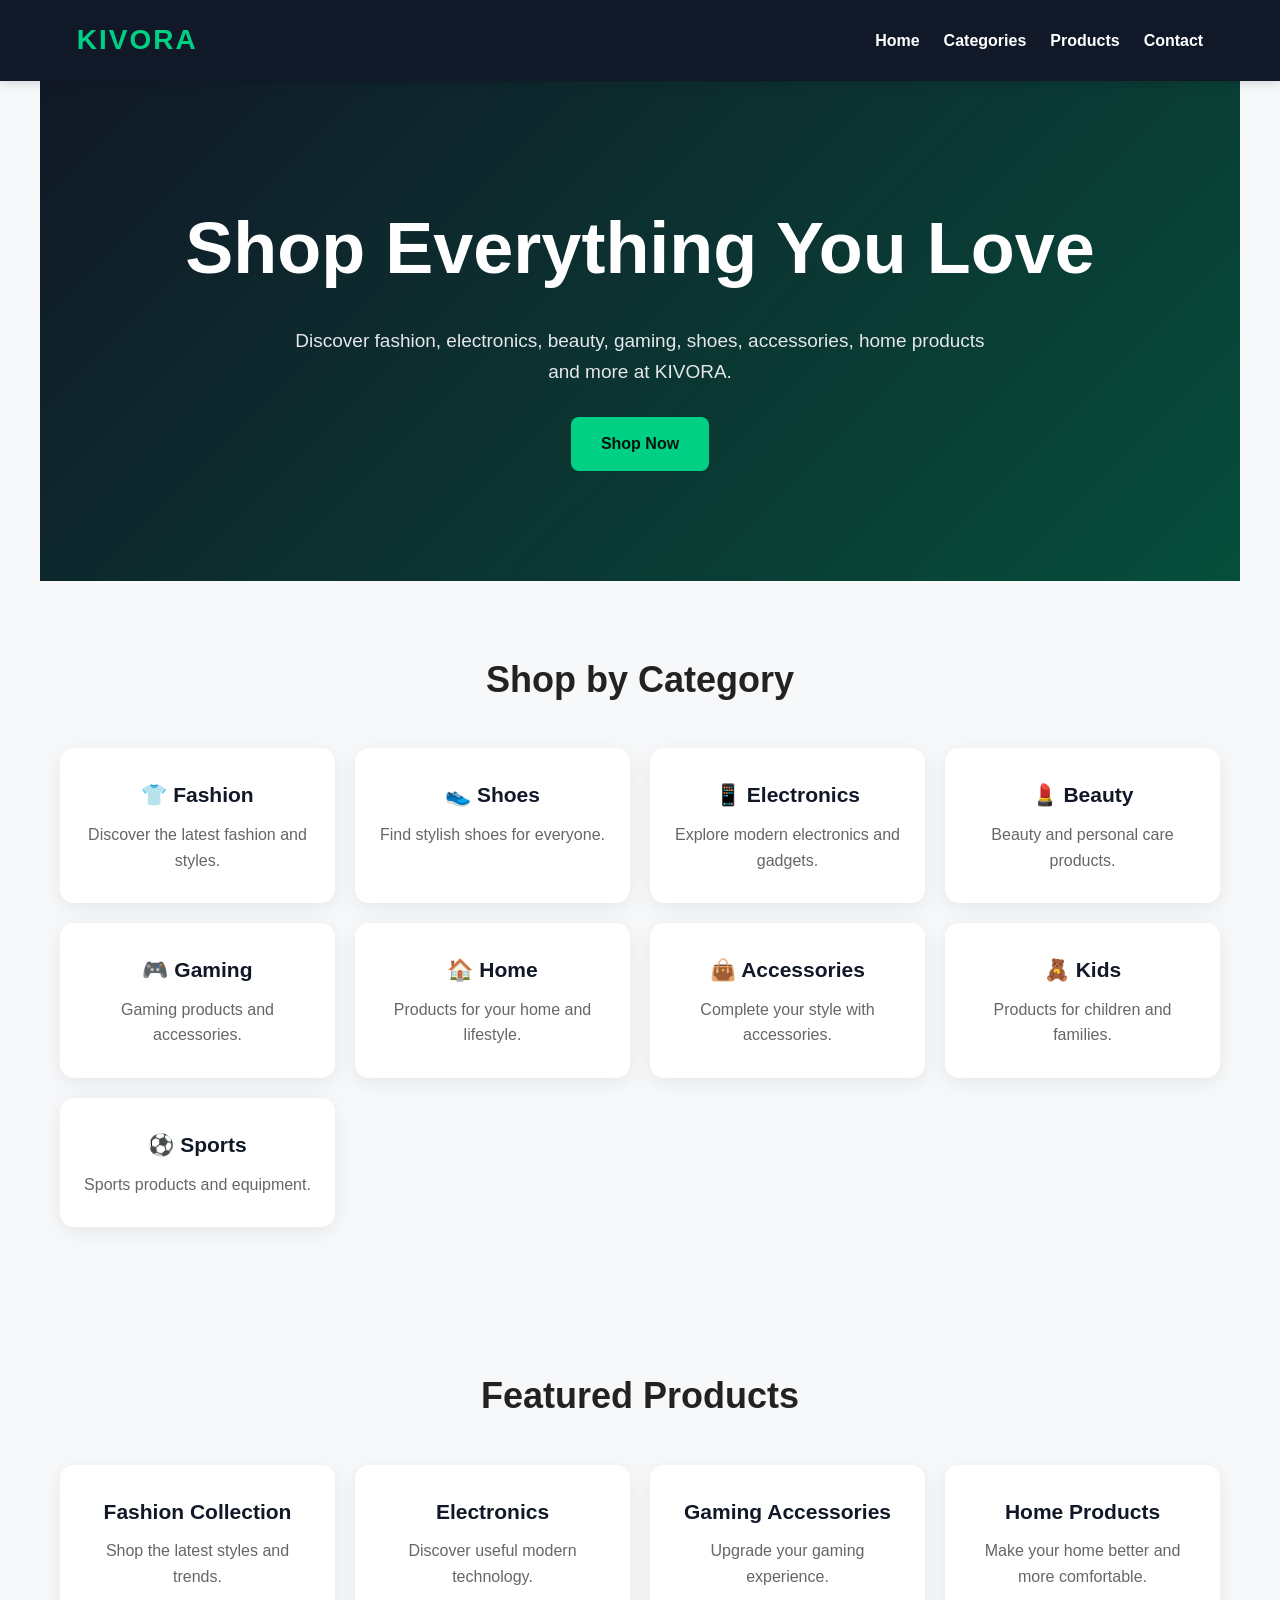
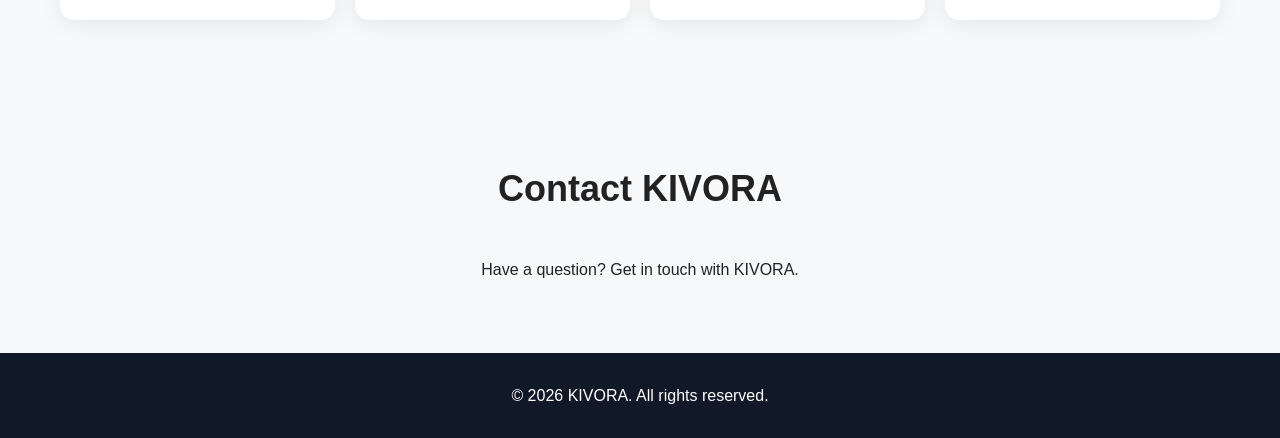
==== index.html @ 8779b678 "Update index.html Signed-off-by: Mucyo Emmy <mucyoemmy539@gmail.com>" ====
<!DOCTYPE html>
<html lang="en">
<head>
  <meta charset="UTF-8">
  <meta name="viewport" content="width=device-width, initial-scale=1.0">

  <title>KIVORA | Shop Everything You Love</title>

  <meta name="description" content="KIVORA - Shop fashion, electronics, beauty, gaming, home products, shoes, accessories and more online.">
  <meta name="keywords" content="KIVORA, online shopping, fashion, electronics, beauty, gaming, shoes, accessories, home products">
  <meta name="author" content="KIVORA">
  <meta name="robots" content="index, follow">

  <!-- Google Search Console Verification -->
  <meta name="google-site-verification" content="qu4dhTgTLOxs8s0scye02GI_Qc1x_OLQEUIVlpxHnRQ">

  <link rel="canonical" href="https://mucyoemmy539-cpu.github.io/kivora/">

  <meta property="og:title" content="KIVORA | Shop Everything You Love">
  <meta property="og:description" content="Shop fashion, electronics, beauty, gaming, home products, shoes, accessories and more on KIVORA.">
  <meta property="og:type" content="website">
  <meta property="og:url" content="https://mucyoemmy539-cpu.github.io/kivora/">

  <style>
    * {
      margin: 0;
      padding: 0;
      box-sizing: border-box;
    }

    html {
      scroll-behavior: smooth;
    }

    body {
      font-family: Arial, Helvetica, sans-serif;
      background: #f7f8fa;
      color: #222;
      line-height: 1.6;
    }

    .header {
      position: sticky;
      top: 0;
      z-index: 1000;
      background: #111827;
      color: white;
      display: flex;
      justify-content: space-between;
      align-items: center;
      padding: 18px 6%;
      box-shadow: 0 2px 10px rgba(0,0,0,.15);
    }

    .logo {
      font-size: 28px;
      font-weight: 800;
      letter-spacing: 2px;
      color: #00d084;
    }

    .nav {
      display: flex;
      gap: 24px;
    }

    .nav a {
      color: white;
      text-decoration: none;
      font-weight: 600;
    }

    .nav a:hover {
      color: #00d084;
    }

    .hero {
      min-height: 500px;
      display: flex;
      flex-direction: column;
      justify-content: center;
      align-items: center;
      text-align: center;
      padding: 70px 20px;
      background: linear-gradient(135deg, #111827, #064e3b);
      color: white;
    }

    .hero h1 {
      font-size: clamp(38px, 7vw, 72px);
      margin-bottom: 20px;
    }

    .hero p {
      max-width: 700px;
      font-size: 19px;
      margin-bottom: 30px;
      color: #e5e7eb;
    }

    .btn {
      display: inline-block;
      background: #00d084;
      color: #07130d;
      padding: 14px 30px;
      border-radius: 8px;
      text-decoration: none;
      font-weight: 800;
      transition: .2s;
    }

    .btn:hover {
      background: #00b874;
      transform: translateY(-2px);
    }

    section {
      max-width: 1200px;
      margin: auto;
      padding: 70px 20px;
    }

    section h2 {
      text-align: center;
      font-size: 36px;
      margin-bottom: 40px;
    }

    .categories,
    .products {
      display: grid;
      grid-template-columns: repeat(auto-fit, minmax(220px, 1fr));
      gap: 20px;
    }

    .category,
    .product {
      background: white;
      border-radius: 14px;
      padding: 30px 20px;
      text-align: center;
      box-shadow: 0 5px 20px rgba(0,0,0,.07);
      transition: .2s;
    }

    .category:hover,
    .product:hover {
      transform: translateY(-5px);
      box-shadow: 0 10px 25px rgba(0,0,0,.12);
    }

    .category h3,
    .product h3 {
      color: #111827;
      margin-bottom: 10px;
      font-size: 21px;
    }

    .category p,
    .product p {
      color: #666;
    }

    #contact {
      text-align: center;
    }

    footer {
      background: #111827;
      color: white;
      text-align: center;
      padding: 30px 20px;
    }

    @media (max-width: 700px) {
      .header {
        flex-direction: column;
        gap: 15px;
      }

      .nav {
        gap: 12px;
        flex-wrap: wrap;
        justify-content: center;
      }

      .hero {
        min-height: 450px;
      }

      section {
        padding: 50px 15px;
      }
    }
  </style>
</head>

<body>

  <header class="header">
    <div class="logo">KIVORA</div>

    <nav class="nav">
      <a href="#home">Home</a>
      <a href="#categories">Categories</a>
      <a href="#products">Products</a>
      <a href="#contact">Contact</a>
    </nav>
  </header>

  <main>

    <section id="home" class="hero">
      <h1>Shop Everything You Love</h1>

      <p>
        Discover fashion, electronics, beauty, gaming, shoes,
        accessories, home products and more at KIVORA.
      </p>

      <a href="#products" class="btn">Shop Now</a>
    </section>

    <section id="categories">
      <h2>Shop by Category</h2>

      <div class="categories">

        <div class="category">
          <h3>👕 Fashion</h3>
          <p>Discover the latest fashion and styles.</p>
        </div>

        <div class="category">
          <h3>👟 Shoes</h3>
          <p>Find stylish shoes for everyone.</p>
        </div>

        <div class="category">
          <h3>📱 Electronics</h3>
          <p>Explore modern electronics and gadgets.</p>
        </div>

        <div class="category">
          <h3>💄 Beauty</h3>
          <p>Beauty and personal care products.</p>
        </div>

        <div class="category">
          <h3>🎮 Gaming</h3>
          <p>Gaming products and accessories.</p>
        </div>

        <div class="category">
          <h3>🏠 Home</h3>
          <p>Products for your home and lifestyle.</p>
        </div>

        <div class="category">
          <h3>👜 Accessories</h3>
          <p>Complete your style with accessories.</p>
        </div>

        <div class="category">
          <h3>🧸 Kids</h3>
          <p>Products for children and families.</p>
        </div>

        <div class="category">
          <h3>⚽ Sports</h3>
          <p>Sports products and equipment.</p>
        </div>

      </div>
    </section>

    <section id="products">
      <h2>Featured Products</h2>

      <div class="products">

        <div class="product">
          <h3>Fashion Collection</h3>
          <p>Shop the latest styles and trends.</p>
        </div>

        <div class="product">
          <h3>Electronics</h3>
          <p>Discover useful modern technology.</p>
        </div>

        <div class="product">
          <h3>Gaming Accessories</h3>
          <p>Upgrade your gaming experience.</p>
        </div>

        <div class="product">
          <h3>Home Products</h3>
          <p>Make your home better and more comfortable.</p>
        </div>

      </div>
    </section>

    <section id="contact">
      <h2>Contact KIVORA</h2>

      <p>
        Have a question? Get in touch with KIVORA.
      </p>
    </section>

  </main>

  <footer>
    <p>&copy; 2026 KIVORA. All rights reserved.</p>
  </footer>

</body>
</html>
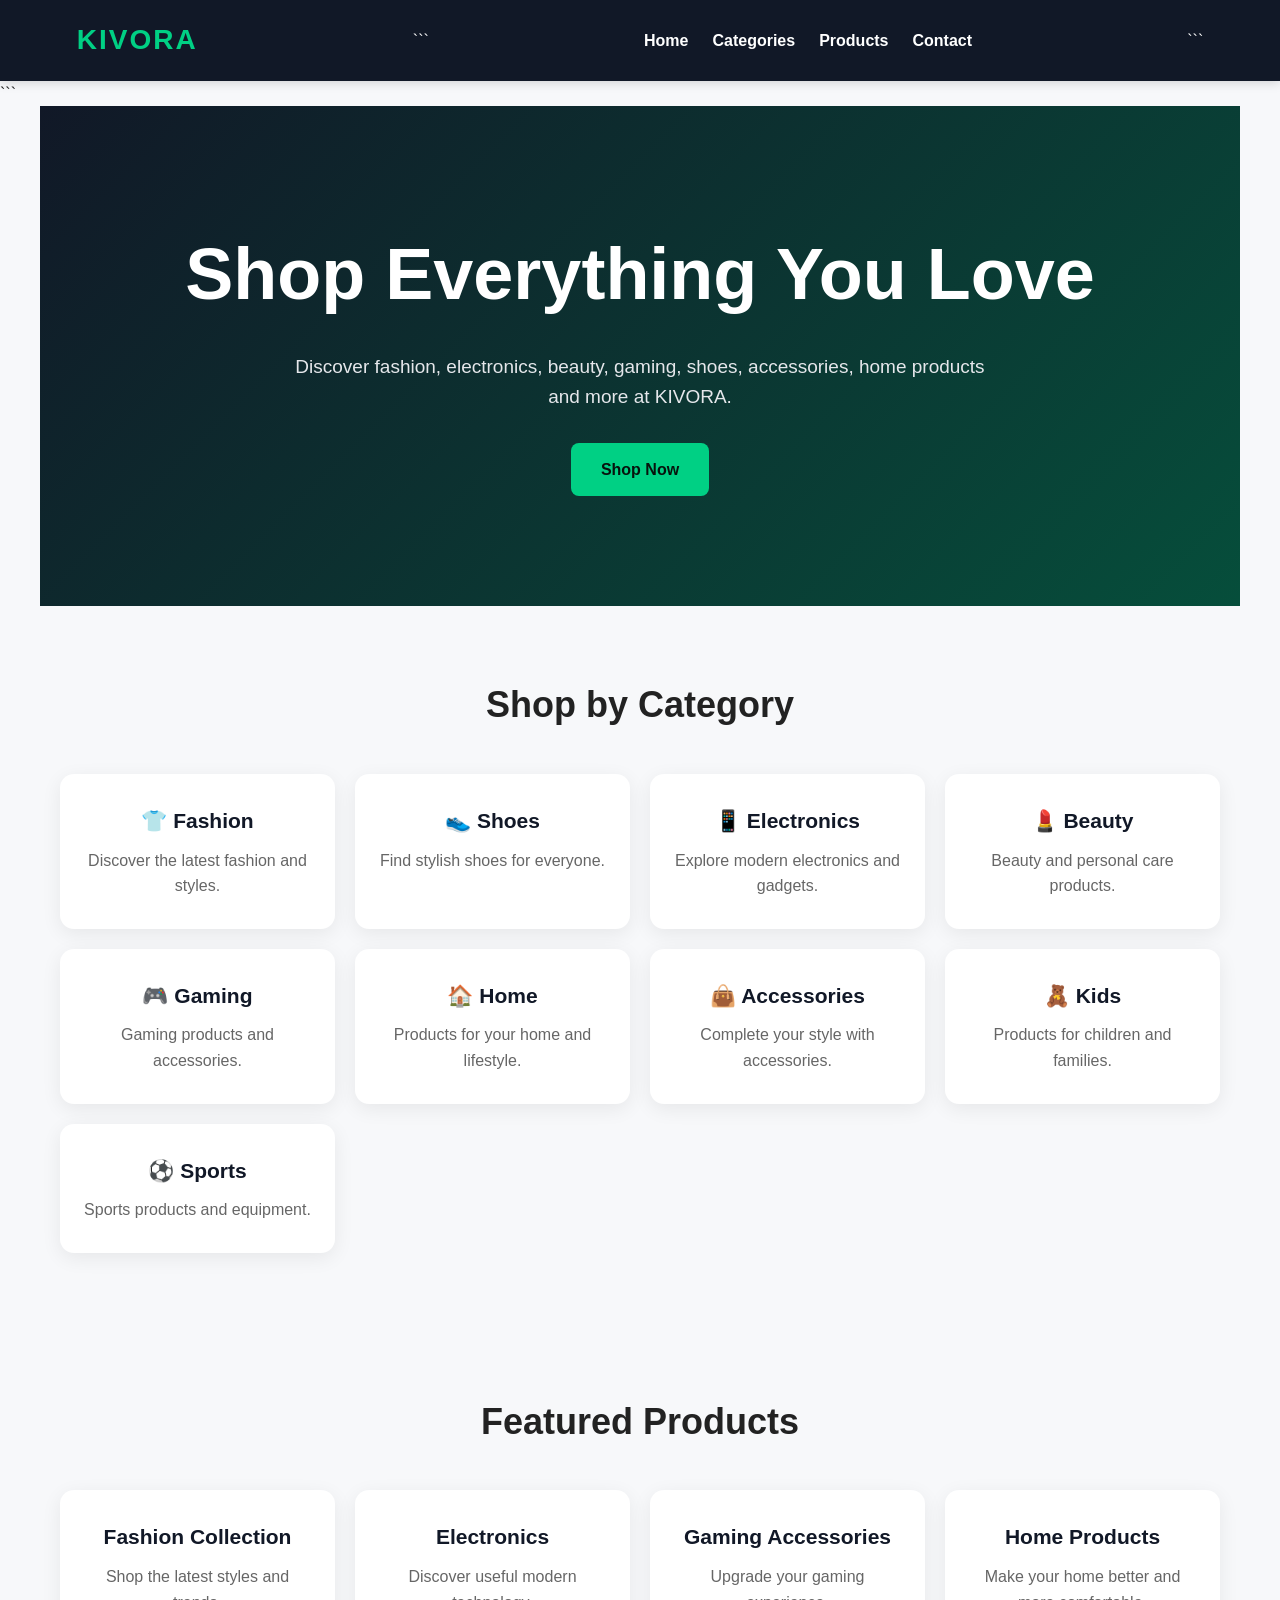
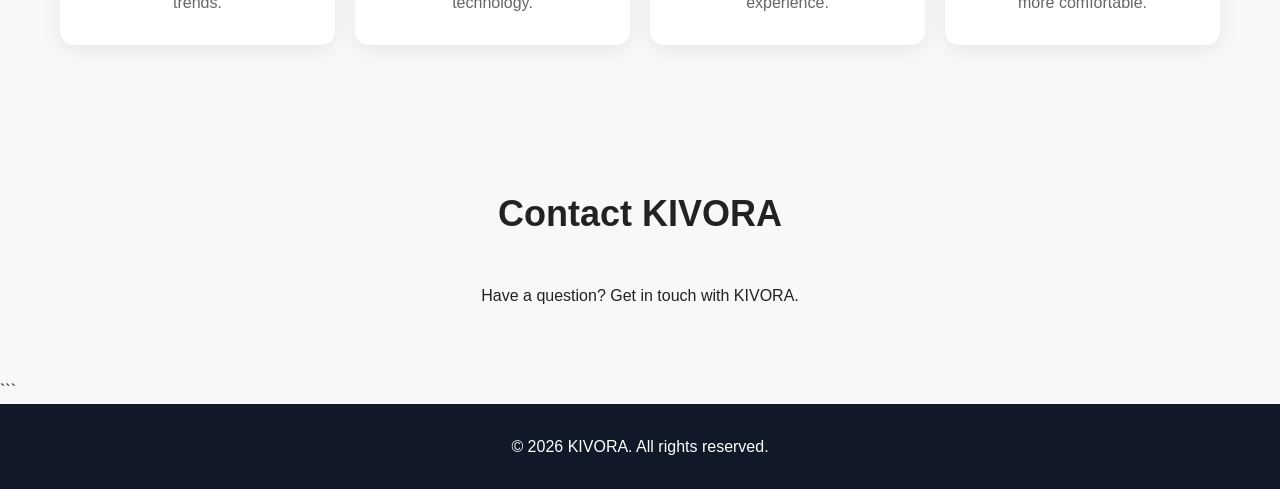
==== commit 1a035b0d: "Update index.html Signed-off-by: mreb6832-cpu <mreb6832@gmail.com>" ====
--- a/index.html
+++ b/index.html
@@ -1,4 +1,5 @@
  <!DOCTYPE html>
+
 <html lang="en">
 <head>
   <meta charset="UTF-8">
@@ -12,7 +13,8 @@
   <meta name="robots" content="index, follow">
 
   <!-- Google Search Console Verification -->
-  <meta name="google-site-verification" content="qu4dhTgTLOxs8s0scye02GI_Qc1x_OLQEUIVlpxHnRQ">
+
+  <meta name="google-site-verification" content="qtlBXQYM02tuGFaBb_6jZzw5BRNYqLHgrcIEKfk-Zys">
 
   <link rel="canonical" href="https://mucyoemmy539-cpu.github.io/kivora/">
 
@@ -193,6 +195,7 @@
       }
     }
   </style>
+
 </head>
 
 <body>
@@ -200,115 +203,120 @@
   <header class="header">
     <div class="logo">KIVORA</div>
 
-    <nav class="nav">
-      <a href="#home">Home</a>
-      <a href="#categories">Categories</a>
-      <a href="#products">Products</a>
-      <a href="#contact">Contact</a>
-    </nav>
+```
+<nav class="nav">
+  <a href="#home">Home</a>
+  <a href="#categories">Categories</a>
+  <a href="#products">Products</a>
+  <a href="#contact">Contact</a>
+</nav>
+```
+
   </header>
 
   <main>
 
-    <section id="home" class="hero">
-      <h1>Shop Everything You Love</h1>
-
-      <p>
-        Discover fashion, electronics, beauty, gaming, shoes,
-        accessories, home products and more at KIVORA.
-      </p>
-
-      <a href="#products" class="btn">Shop Now</a>
-    </section>
-
-    <section id="categories">
-      <h2>Shop by Category</h2>
-
-      <div class="categories">
-
-        <div class="category">
-          <h3>👕 Fashion</h3>
-          <p>Discover the latest fashion and styles.</p>
-        </div>
-
-        <div class="category">
-          <h3>👟 Shoes</h3>
-          <p>Find stylish shoes for everyone.</p>
-        </div>
-
-        <div class="category">
-          <h3>📱 Electronics</h3>
-          <p>Explore modern electronics and gadgets.</p>
-        </div>
-
-        <div class="category">
-          <h3>💄 Beauty</h3>
-          <p>Beauty and personal care products.</p>
-        </div>
-
-        <div class="category">
-          <h3>🎮 Gaming</h3>
-          <p>Gaming products and accessories.</p>
-        </div>
-
-        <div class="category">
-          <h3>🏠 Home</h3>
-          <p>Products for your home and lifestyle.</p>
-        </div>
-
-        <div class="category">
-          <h3>👜 Accessories</h3>
-          <p>Complete your style with accessories.</p>
-        </div>
-
-        <div class="category">
-          <h3>🧸 Kids</h3>
-          <p>Products for children and families.</p>
-        </div>
-
-        <div class="category">
-          <h3>⚽ Sports</h3>
-          <p>Sports products and equipment.</p>
-        </div>
-
-      </div>
-    </section>
-
-    <section id="products">
-      <h2>Featured Products</h2>
-
-      <div class="products">
-
-        <div class="product">
-          <h3>Fashion Collection</h3>
-          <p>Shop the latest styles and trends.</p>
-        </div>
-
-        <div class="product">
-          <h3>Electronics</h3>
-          <p>Discover useful modern technology.</p>
-        </div>
-
-        <div class="product">
-          <h3>Gaming Accessories</h3>
-          <p>Upgrade your gaming experience.</p>
-        </div>
-
-        <div class="product">
-          <h3>Home Products</h3>
-          <p>Make your home better and more comfortable.</p>
-        </div>
-
-      </div>
-    </section>
-
-    <section id="contact">
-      <h2>Contact KIVORA</h2>
-
-      <p>
-        Have a question? Get in touch with KIVORA.
-      </p>
-    </section>
+```
+<section id="home" class="hero">
+  <h1>Shop Everything You Love</h1>
+
+  <p>
+    Discover fashion, electronics, beauty, gaming, shoes,
+    accessories, home products and more at KIVORA.
+  </p>
+
+  <a href="#products" class="btn">Shop Now</a>
+</section>
+
+<section id="categories">
+  <h2>Shop by Category</h2>
+
+  <div class="categories">
+
+    <div class="category">
+      <h3>👕 Fashion</h3>
+      <p>Discover the latest fashion and styles.</p>
+    </div>
+
+    <div class="category">
+      <h3>👟 Shoes</h3>
+      <p>Find stylish shoes for everyone.</p>
+    </div>
+
+    <div class="category">
+      <h3>📱 Electronics</h3>
+      <p>Explore modern electronics and gadgets.</p>
+    </div>
+
+    <div class="category">
+      <h3>💄 Beauty</h3>
+      <p>Beauty and personal care products.</p>
+    </div>
+
+    <div class="category">
+      <h3>🎮 Gaming</h3>
+      <p>Gaming products and accessories.</p>
+    </div>
+
+    <div class="category">
+      <h3>🏠 Home</h3>
+      <p>Products for your home and lifestyle.</p>
+    </div>
+
+    <div class="category">
+      <h3>👜 Accessories</h3>
+      <p>Complete your style with accessories.</p>
+    </div>
+
+    <div class="category">
+      <h3>🧸 Kids</h3>
+      <p>Products for children and families.</p>
+    </div>
+
+    <div class="category">
+      <h3>⚽ Sports</h3>
+      <p>Sports products and equipment.</p>
+    </div>
+
+  </div>
+</section>
+
+<section id="products">
+  <h2>Featured Products</h2>
+
+  <div class="products">
+
+    <div class="product">
+      <h3>Fashion Collection</h3>
+      <p>Shop the latest styles and trends.</p>
+    </div>
+
+    <div class="product">
+      <h3>Electronics</h3>
+      <p>Discover useful modern technology.</p>
+    </div>
+
+    <div class="product">
+      <h3>Gaming Accessories</h3>
+      <p>Upgrade your gaming experience.</p>
+    </div>
+
+    <div class="product">
+      <h3>Home Products</h3>
+      <p>Make your home better and more comfortable.</p>
+    </div>
+
+  </div>
+</section>
+
+<section id="contact">
+  <h2>Contact KIVORA</h2>
+
+  <p>
+    Have a question? Get in touch with KIVORA.
+  </p>
+</section>
+```
 
   </main>
 
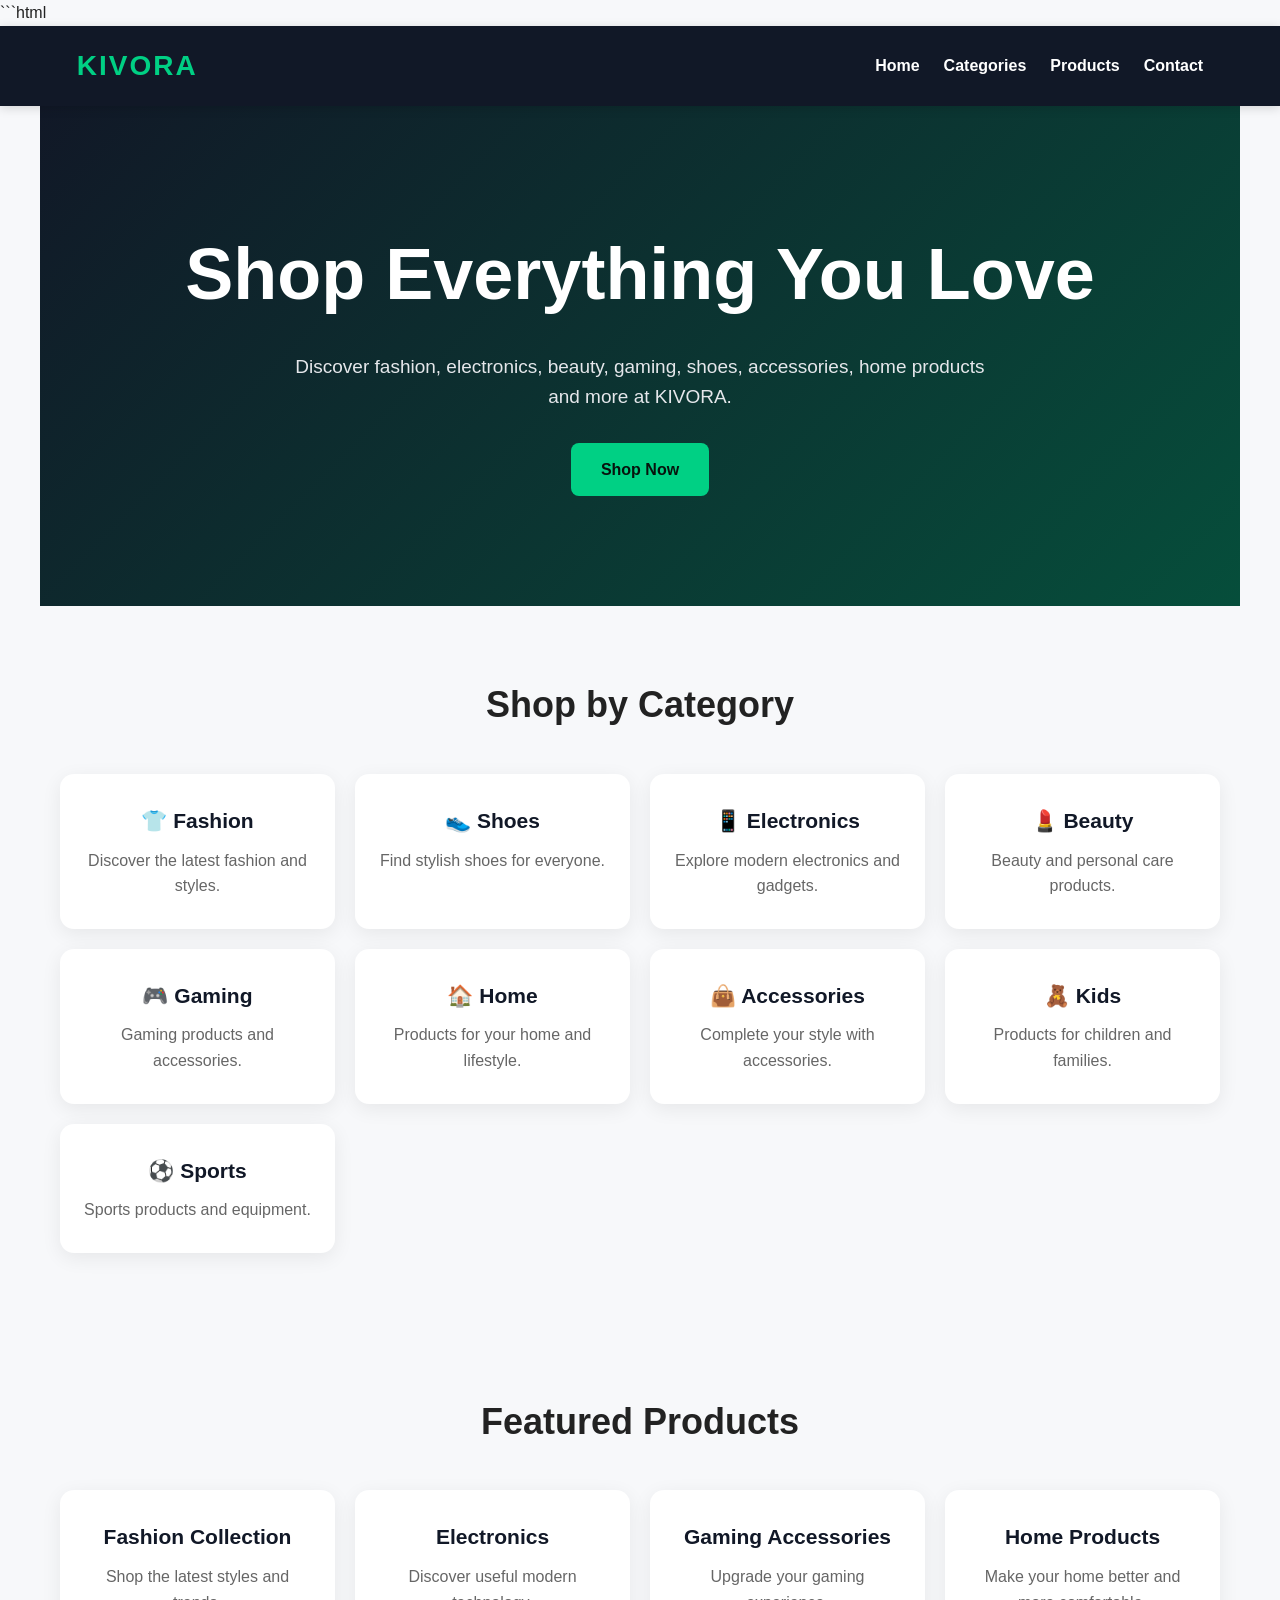
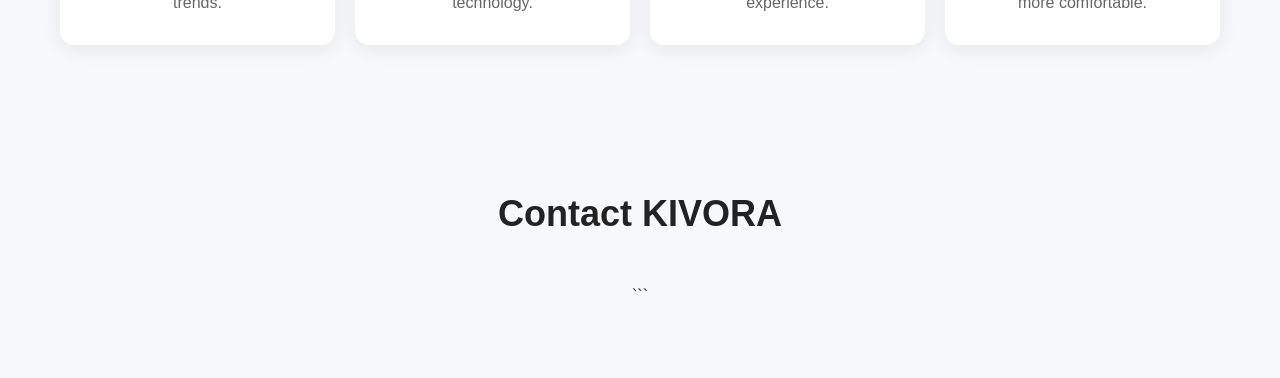
==== commit 7e47120f: "Update index.html Signed-off-by: mreb6832-cpu <mreb6832@gmail.com>" ====
--- a/index.html
+++ b/index.html
@@ -1,5 +1,5 @@
- <!DOCTYPE html>
-
+```html
+<!DOCTYPE html>
 <html lang="en">
 <head>
   <meta charset="UTF-8">
@@ -13,11 +13,15 @@
   <meta name="robots" content="index, follow">
 
   <!-- Google Search Console Verification -->
-
   <meta name="google-site-verification" content="qtlBXQYM02tuGFaBb_6jZzw5BRNYqLHgrcIEKfk-Zys">
 
+  <!-- Google AdSense -->
+  <meta name="google-adsense-account" content="ca-pub-2329486273161479">
+
+  <!-- Canonical URL -->
   <link rel="canonical" href="https://mucyoemmy539-cpu.github.io/kivora/">
 
+  <!-- Open Graph -->
   <meta property="og:title" content="KIVORA | Shop Everything You Love">
   <meta property="og:description" content="Shop fashion, electronics, beauty, gaming, home products, shoes, accessories and more on KIVORA.">
   <meta property="og:type" content="website">
@@ -195,7 +199,6 @@
       }
     }
   </style>
-
 </head>
 
 <body>
@@ -203,126 +206,110 @@
   <header class="header">
     <div class="logo">KIVORA</div>
 
+    <nav class="nav">
+      <a href="#home">Home</a>
+      <a href="#categories">Categories</a>
+      <a href="#products">Products</a>
+      <a href="#contact">Contact</a>
+    </nav>
+  </header>
+
+  <main>
+
+    <section id="home" class="hero">
+      <h1>Shop Everything You Love</h1>
+
+      <p>
+        Discover fashion, electronics, beauty, gaming, shoes,
+        accessories, home products and more at KIVORA.
+      </p>
+
+      <a href="#products" class="btn">Shop Now</a>
+    </section>
+
+    <section id="categories">
+      <h2>Shop by Category</h2>
+
+      <div class="categories">
+
+        <div class="category">
+          <h3>👕 Fashion</h3>
+          <p>Discover the latest fashion and styles.</p>
+        </div>
+
+        <div class="category">
+          <h3>👟 Shoes</h3>
+          <p>Find stylish shoes for everyone.</p>
+        </div>
+
+        <div class="category">
+          <h3>📱 Electronics</h3>
+          <p>Explore modern electronics and gadgets.</p>
+        </div>
+
+        <div class="category">
+          <h3>💄 Beauty</h3>
+          <p>Beauty and personal care products.</p>
+        </div>
+
+        <div class="category">
+          <h3>🎮 Gaming</h3>
+          <p>Gaming products and accessories.</p>
+        </div>
+
+        <div class="category">
+          <h3>🏠 Home</h3>
+          <p>Products for your home and lifestyle.</p>
+        </div>
+
+        <div class="category">
+          <h3>👜 Accessories</h3>
+          <p>Complete your style with accessories.</p>
+        </div>
+
+        <div class="category">
+          <h3>🧸 Kids</h3>
+          <p>Products for children and families.</p>
+        </div>
+
+        <div class="category">
+          <h3>⚽ Sports</h3>
+          <p>Sports products and equipment.</p>
+        </div>
+
+      </div>
+    </section>
+
+    <section id="products">
+      <h2>Featured Products</h2>
+
+      <div class="products">
+
+        <div class="product">
+          <h3>Fashion Collection</h3>
+          <p>Shop the latest styles and trends.</p>
+        </div>
+
+        <div class="product">
+          <h3>Electronics</h3>
+          <p>Discover useful modern technology.</p>
+        </div>
+
+        <div class="product">
+          <h3>Gaming Accessories</h3>
+          <p>Upgrade your gaming experience.</p>
+        </div>
+
+        <div class="product">
+          <h3>Home Products</h3>
+          <p>Make your home better and more comfortable.</p>
+        </div>
+
+      </div>
+    </section>
+
+    <section id="contact">
+      <h2>Contact KIVORA</h2>
+
+      <p>
 ```
-<nav class="nav">
-  <a href="#home">Home</a>
-  <a href="#categories">Categories</a>
-  <a href="#products">Products</a>
-  <a href="#contact">Contact</a>
-</nav>
-```
-
-  </header>
-
-  <main>
-
-```
-<section id="home" class="hero">
-  <h1>Shop Everything You Love</h1>
-
-  <p>
-    Discover fashion, electronics, beauty, gaming, shoes,
-    accessories, home products and more at KIVORA.
-  </p>
-
-  <a href="#products" class="btn">Shop Now</a>
-</section>
-
-<section id="categories">
-  <h2>Shop by Category</h2>
-
-  <div class="categories">
-
-    <div class="category">
-      <h3>👕 Fashion</h3>
-      <p>Discover the latest fashion and styles.</p>
-    </div>
-
-    <div class="category">
-      <h3>👟 Shoes</h3>
-      <p>Find stylish shoes for everyone.</p>
-    </div>
-
-    <div class="category">
-      <h3>📱 Electronics</h3>
-      <p>Explore modern electronics and gadgets.</p>
-    </div>
-
-    <div class="category">
-      <h3>💄 Beauty</h3>
-      <p>Beauty and personal care products.</p>
-    </div>
-
-    <div class="category">
-      <h3>🎮 Gaming</h3>
-      <p>Gaming products and accessories.</p>
-    </div>
-
-    <div class="category">
-      <h3>🏠 Home</h3>
-      <p>Products for your home and lifestyle.</p>
-    </div>
-
-    <div class="category">
-      <h3>👜 Accessories</h3>
-      <p>Complete your style with accessories.</p>
-    </div>
-
-    <div class="category">
-      <h3>🧸 Kids</h3>
-      <p>Products for children and families.</p>
-    </div>
-
-    <div class="category">
-      <h3>⚽ Sports</h3>
-      <p>Sports products and equipment.</p>
-    </div>
-
-  </div>
-</section>
-
-<section id="products">
-  <h2>Featured Products</h2>
-
-  <div class="products">
-
-    <div class="product">
-      <h3>Fashion Collection</h3>
-      <p>Shop the latest styles and trends.</p>
-    </div>
-
-    <div class="product">
-      <h3>Electronics</h3>
-      <p>Discover useful modern technology.</p>
-    </div>
-
-    <div class="product">
-      <h3>Gaming Accessories</h3>
-      <p>Upgrade your gaming experience.</p>
-    </div>
-
-    <div class="product">
-      <h3>Home Products</h3>
-      <p>Make your home better and more comfortable.</p>
-    </div>
-
-  </div>
-</section>
-
-<section id="contact">
-  <h2>Contact KIVORA</h2>
-
-  <p>
-    Have a question? Get in touch with KIVORA.
-  </p>
-</section>
-```
-
-  </main>
-
-  <footer>
-    <p>&copy; 2026 KIVORA. All rights reserved.</p>
-  </footer>
-
-</body>
-</html>
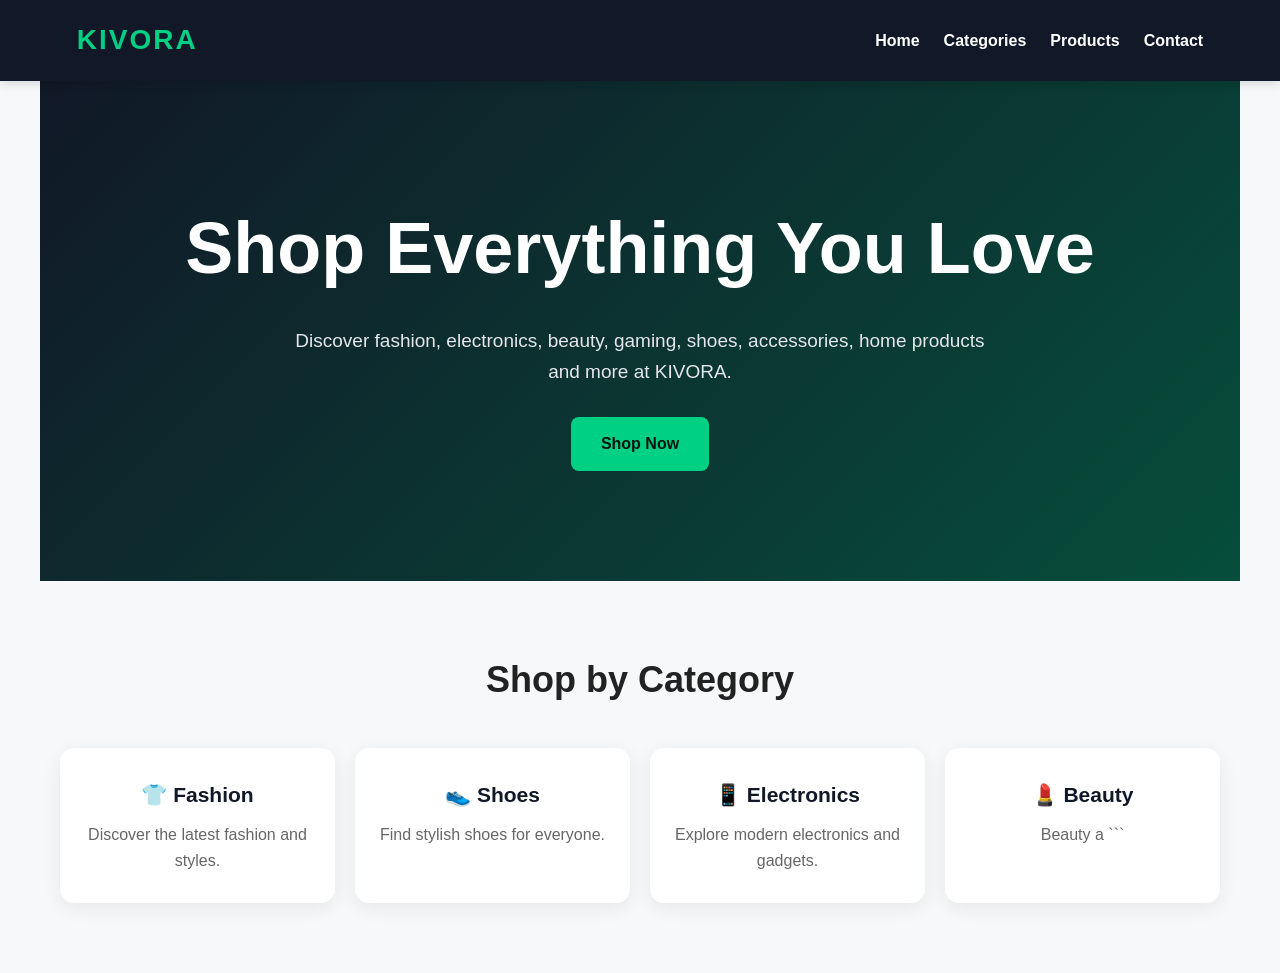
==== commit 73d021a5: "Update index.html Signed-off-by: mreb6832-cpu <mreb6832@gmail.com>" ====
--- a/index.html
+++ b/index.html
@@ -1,4 +1,3 @@
-```html
 <!DOCTYPE html>
 <html lang="en">
 <head>
@@ -249,67 +248,5 @@
 
         <div class="category">
           <h3>💄 Beauty</h3>
-          <p>Beauty and personal care products.</p>
-        </div>
-
-        <div class="category">
-          <h3>🎮 Gaming</h3>
-          <p>Gaming products and accessories.</p>
-        </div>
-
-        <div class="category">
-          <h3>🏠 Home</h3>
-          <p>Products for your home and lifestyle.</p>
-        </div>
-
-        <div class="category">
-          <h3>👜 Accessories</h3>
-          <p>Complete your style with accessories.</p>
-        </div>
-
-        <div class="category">
-          <h3>🧸 Kids</h3>
-          <p>Products for children and families.</p>
-        </div>
-
-        <div class="category">
-          <h3>⚽ Sports</h3>
-          <p>Sports products and equipment.</p>
-        </div>
-
-      </div>
-    </section>
-
-    <section id="products">
-      <h2>Featured Products</h2>
-
-      <div class="products">
-
-        <div class="product">
-          <h3>Fashion Collection</h3>
-          <p>Shop the latest styles and trends.</p>
-        </div>
-
-        <div class="product">
-          <h3>Electronics</h3>
-          <p>Discover useful modern technology.</p>
-        </div>
-
-        <div class="product">
-          <h3>Gaming Accessories</h3>
-          <p>Upgrade your gaming experience.</p>
-        </div>
-
-        <div class="product">
-          <h3>Home Products</h3>
-          <p>Make your home better and more comfortable.</p>
-        </div>
-
-      </div>
-    </section>
-
-    <section id="contact">
-      <h2>Contact KIVORA</h2>
-
-      <p>
+          <p>Beauty a
 ```
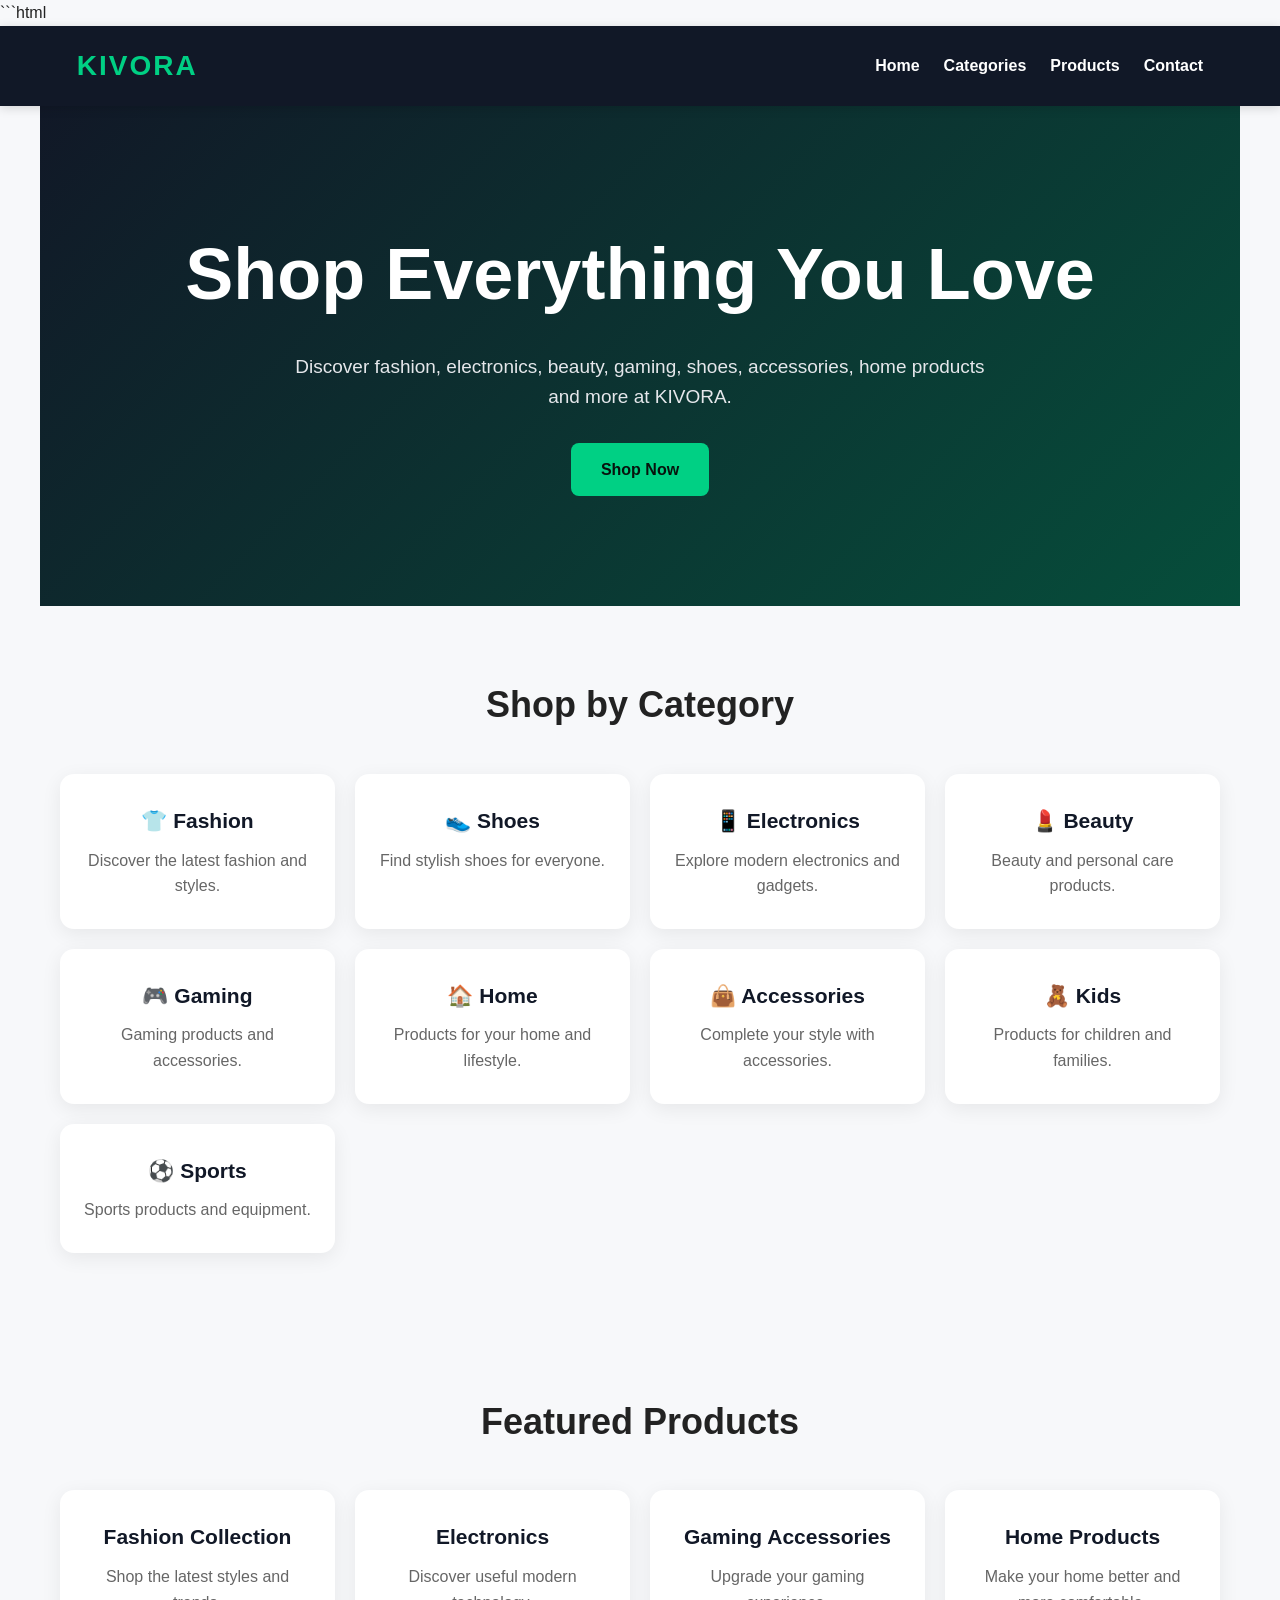
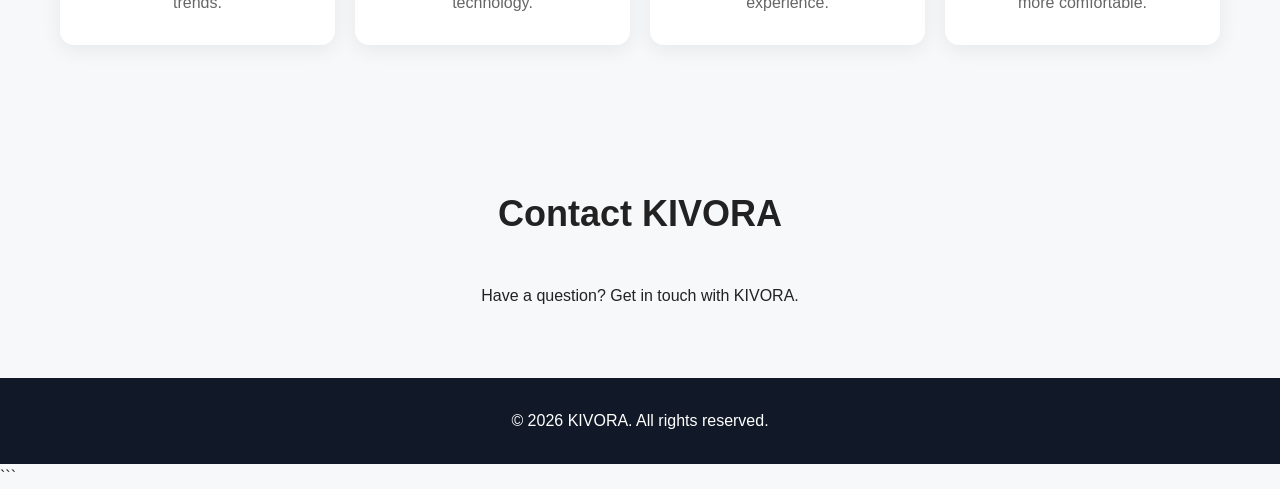
==== commit 3df0cbaf: "Update index.html Signed-off-by: mreb6832-cpu <mreb6832@gmail.com>" ====
--- a/index.html
+++ b/index.html
@@ -1,3 +1,4 @@
+ ```html
 <!DOCTYPE html>
 <html lang="en">
 <head>
@@ -248,5 +249,79 @@
 
         <div class="category">
           <h3>💄 Beauty</h3>
-          <p>Beauty a
+          <p>Beauty and personal care products.</p>
+        </div>
+
+        <div class="category">
+          <h3>🎮 Gaming</h3>
+          <p>Gaming products and accessories.</p>
+        </div>
+
+        <div class="category">
+          <h3>🏠 Home</h3>
+          <p>Products for your home and lifestyle.</p>
+        </div>
+
+        <div class="category">
+          <h3>👜 Accessories</h3>
+          <p>Complete your style with accessories.</p>
+        </div>
+
+        <div class="category">
+          <h3>🧸 Kids</h3>
+          <p>Products for children and families.</p>
+        </div>
+
+        <div class="category">
+          <h3>⚽ Sports</h3>
+          <p>Sports products and equipment.</p>
+        </div>
+
+      </div>
+    </section>
+
+    <section id="products">
+      <h2>Featured Products</h2>
+
+      <div class="products">
+
+        <div class="product">
+          <h3>Fashion Collection</h3>
+          <p>Shop the latest styles and trends.</p>
+        </div>
+
+        <div class="product">
+          <h3>Electronics</h3>
+          <p>Discover useful modern technology.</p>
+        </div>
+
+        <div class="product">
+          <h3>Gaming Accessories</h3>
+          <p>Upgrade your gaming experience.</p>
+        </div>
+
+        <div class="product">
+          <h3>Home Products</h3>
+          <p>Make your home better and more comfortable.</p>
+        </div>
+
+      </div>
+    </section>
+
+    <section id="contact">
+      <h2>Contact KIVORA</h2>
+
+      <p>
+        Have a question? Get in touch with KIVORA.
+      </p>
+    </section>
+
+  </main>
+
+  <footer>
+    <p>&copy; 2026 KIVORA. All rights reserved.</p>
+  </footer>
+
+</body>
+</html>
 ```
